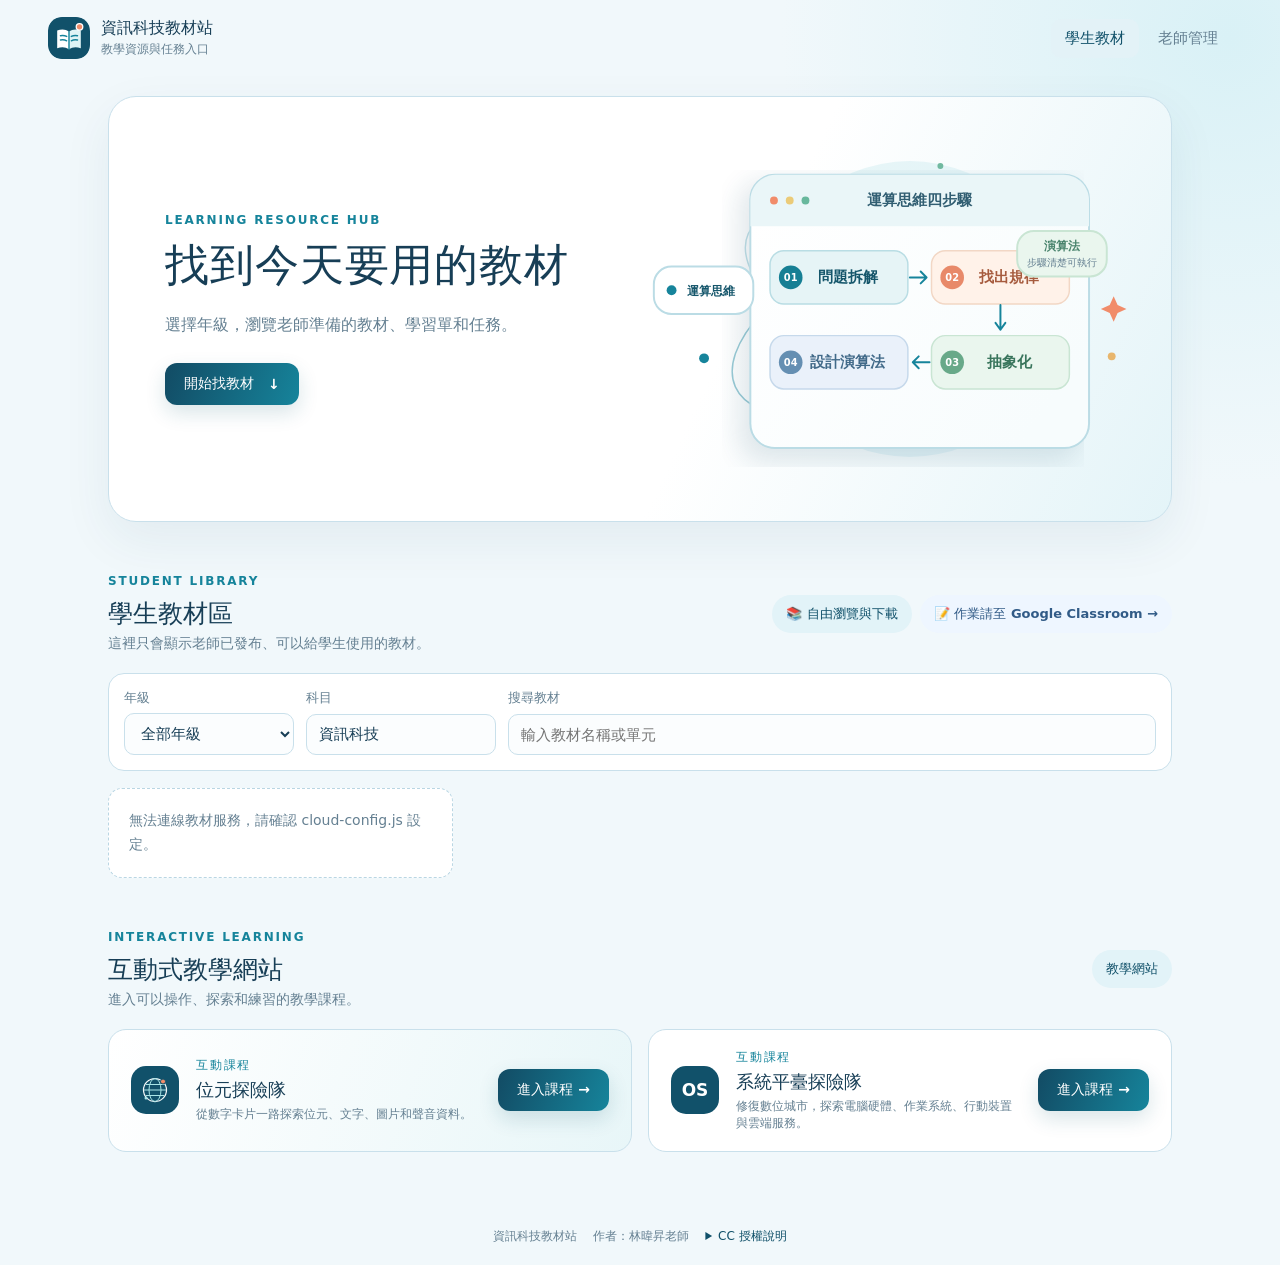
==== index.html @ 1bd77d97 "Add files via upload" ====
<!doctype html>
<html lang="zh-Hant">
<head>
  <meta charset="utf-8">
  <meta name="viewport" content="width=device-width, initial-scale=1">
  <meta name="theme-color" content="#f1f8fb">
  <title>資訊科技教材站</title>
  <link rel="icon" href="./favicon.ico">
  <link rel="stylesheet" href="./portal.css?v=20261117-portal-v8">
  <link rel="stylesheet" href="./portal-overrides.css?v=20261117-portal-v6">
</head>
<body>
  <header class="site-header">
    <a class="brand" href="./" aria-label="教材首頁"><span class="brand-mark"><img src="./images/portal-mark.svg" alt=""></span><span><b>資訊科技教材站</b><small>教學資源與任務入口</small></span></a>
    <nav aria-label="主要選單"><button class="nav-tab active" data-view="student">學生教材</button><button class="nav-tab" data-view="teacher">老師管理</button></nav>
  </header>

  <main>
    <section class="hero">
      <div><p class="eyebrow">LEARNING RESOURCE HUB</p><h1>找到今天要用的教材</h1><p>選擇年級，瀏覽老師準備的教材、學習單和任務。</p><div class="hero-actions"><button class="primary" data-jump-student>開始找教材 <span>↓</span></button></div></div>
      <div class="hero-art" aria-hidden="true"><img class="hero-illustration" src="./images/portal-hero.svg?v=20261117-it-v4" alt=""></div>
    </section>

    <section id="student-view" class="view-section">
      <div class="section-heading"><div><p class="eyebrow">STUDENT LIBRARY</p><h2>學生教材區</h2><p>這裡只會顯示老師已發布、可以給學生使用的教材。</p></div><div class="section-badges"><span class="section-badge">📚 自由瀏覽與下載</span><a class="section-badge classroom-link" href="https://classroom.google.com/">📝 作業請至 Google Classroom →</a></div></div>
      <div class="filter-bar">
        <label>年級<select id="grade-filter"><option value="all">全部年級</option><option value="7">七年級</option><option value="8">八年級</option><option value="9">九年級</option></select></label>
        <label>科目<input value="資訊科技" readonly></label>
        <label class="search-field">搜尋教材<input id="search-filter" type="search" placeholder="輸入教材名稱或單元"></label>
      </div>
      <div id="material-list" class="material-grid" aria-live="polite"><div class="empty-state">正在載入教材…</div></div>
    </section>

    <section id="teacher-view" class="view-section teacher-view" hidden>
      <div class="section-heading"><div><p class="eyebrow">TEACHER WORKSPACE</p><h2>老師教材管理</h2><p>老師登入後可以上傳、修改、下載或刪除教材。</p></div><span class="section-badge teacher-badge">🔐 老師專用</span></div>
      <div id="teacher-root"><div class="empty-state">請使用老師帳號登入，管理教材。</div></div>
    </section>

    <section class="view-section interactive-courses" id="interactive-courses">
      <div class="section-heading"><div><p class="eyebrow">INTERACTIVE LEARNING</p><h2>互動式教學網站</h2><p>進入可以操作、探索和練習的教學課程。</p></div><span class="section-badge">教學網站</span></div>
      <div class="interactive-course-grid">
        <article class="featured-course"><div class="course-symbol"><img src="./images/course-mark.svg" alt=""></div><div><p class="eyebrow">互動課程</p><h2>位元探險隊</h2><p>從數字卡片一路探索位元、文字、圖片和聲音資料。</p></div><a class="primary" href="./interactive-courses/bit-explorers/">進入課程 →</a></article>
        <article class="featured-course"><div class="course-symbol platform-symbol" aria-hidden="true">OS</div><div><p class="eyebrow">互動課程</p><h2>系統平臺探險隊</h2><p>修復數位城市，探索電腦硬體、作業系統、行動裝置與雲端服務。</p></div><a class="primary" href="./interactive-courses/system-platforms/">進入課程 →</a></article>
      </div>
    </section>
  </main>

  <footer><span>資訊科技教材站</span><span>作者：林暐昇老師</span><details><summary>CC 授權說明</summary><a href="./LICENSE-CONTENT.md">查看 CC BY-NC-SA 4.0 授權</a></details></footer>
  <script type="module" src="./portal.js?v=20261117-portal-v7"></script>
</body>
</html>
---- portal.css ----
:root{font-family:system-ui,-apple-system,"Noto Sans TC",sans-serif;color:#173e56;background:#f1f8fb;font-synthesis:none;--ink:#173e56;--muted:#658092;--line:#c9e0eb;--teal:#16849b;--teal-dark:#11516a;--mint:#e6f5ee;--coral:#f18c6a;--paper:#fff;--soft:#edf6fa;--shadow:0 18px 50px #17496212}*{box-sizing:border-box}body{margin:0;min-width:320px;background:radial-gradient(ellipse at 96% 3%,#d9f1f6 0,transparent 28rem),#f1f8fb;color:var(--ink)}button,input,select,textarea{font:inherit}button,a{touch-action:manipulation}a{color:inherit}.site-header{height:76px;max-width:1240px;margin:auto;padding:0 28px;display:flex;align-items:center;gap:30px}.brand{display:flex;align-items:center;gap:11px;text-decoration:none}.brand-mark{display:grid;place-items:center;width:42px;height:42px;border-radius:14px;background:var(--teal-dark);color:#fff;font-weight:800}.brand b,.brand small{display:block}.brand b{font-size:15px}.brand small{margin-top:2px;color:var(--muted);font-size:11px}.site-header nav{display:flex;gap:5px;margin-left:auto}.nav-tab{padding:10px 14px;border:0;border-radius:10px;background:transparent;color:var(--muted);cursor:pointer}.nav-tab:hover,.nav-tab.active{background:#e3f2f7;color:var(--teal-dark);font-weight:700}.course-link,.quiet-link{text-decoration:none;color:var(--teal-dark);font-size:13px;font-weight:700}.course-link{padding:10px 14px;background:#fff;border:1px solid var(--line);border-radius:11px}.course-link:hover,.quiet-link:hover{color:var(--teal)}main{max-width:1120px;margin:auto;padding:20px 28px 56px}.hero{position:relative;isolation:isolate;display:grid;grid-template-columns:1.25fr .75fr;min-height:310px;align-items:center;overflow:hidden;padding:42px 56px;border:1px solid var(--line);border-radius:28px;background:linear-gradient(115deg,#fff 0%,#fff 58%,#e4f4f8 100%);box-shadow:var(--shadow)}.eyebrow{margin:0 0 9px;color:var(--teal);font-size:10px;font-weight:800;letter-spacing:.15em}.hero h1{margin:0;font-size:clamp(30px,4vw,44px);letter-spacing:.02em}.hero p:not(.eyebrow){max-width:475px;line-height:1.8;color:var(--muted)}.hero-actions{display:flex;align-items:center;gap:22px;margin-top:24px}.primary{display:inline-flex;justify-content:center;align-items:center;gap:14px;padding:12px 19px;border:0;border-radius:12px;background:linear-gradient(110deg,#124b64,#16849b);box-shadow:0 8px 20px #145b7029;color:#fff;text-decoration:none;font-size:14px;font-weight:750;cursor:pointer}.primary:hover{filter:brightness(1.06);transform:translateY(-1px)}.hero-art{position:relative;min-height:230px}.orbit{position:absolute;border:1px solid #9bcbd8;border-radius:50%;transform:rotate(-22deg)}.orbit-one{inset:16px 0 8px 4px}.orbit-two{inset:35px 14px 28px 24px;transform:rotate(30deg)}.planet{position:absolute;display:grid;place-items:center;border-radius:50%;box-shadow:0 8px 20px #13496220;font-size:19px;font-weight:800}.planet-a{width:54px;height:54px;left:17%;top:19%;background:#dff3f4;color:#197d8f}.planet-b{width:68px;height:68px;right:12%;top:29%;background:#fff0e7;color:#c9694d}.planet-c{width:45px;height:45px;left:38%;bottom:7%;background:#e6f3e6;color:#408367}.book{position:absolute;display:grid;place-items:center;width:82px;height:67px;left:43%;top:40%;border:2px solid #8bbdcc;border-radius:14px;background:#fff;color:#16849b;font-size:35px;box-shadow:0 10px 22px #17496218}.star{position:absolute;color:var(--coral);font-size:24px}.star-a{right:8%;top:13%}.star-b{left:7%;bottom:24%;color:#48a1b4}.view-section{margin-top:52px;scroll-margin-top:20px}.section-heading{display:flex;align-items:center;justify-content:space-between;gap:18px;margin-bottom:20px}.section-heading h2{margin:0 0 5px;font-size:25px}.section-heading p:not(.eyebrow){margin:0;color:var(--muted);font-size:13px}.section-badge{flex:none;padding:10px 14px;border-radius:99px;background:#e2f3f8;color:var(--teal-dark);font-size:12px;font-weight:700}.teacher-badge{background:#fbefe7;color:#a55c40}.filter-bar{display:grid;grid-template-columns:170px 190px 1fr;gap:12px;padding:15px;border:1px solid var(--line);border-radius:16px;background:#fff}.filter-bar label,.form-grid label,.login-form label{display:grid;gap:6px;color:var(--muted);font-size:12px;font-weight:700}.filter-bar input,.filter-bar select,.form-grid input,.form-grid select,.form-grid textarea,.login-form input{width:100%;min-width:0;padding:10px 12px;border:1px solid var(--line);border-radius:10px;outline:none;background:#fbfdfe;color:var(--ink)}.filter-bar input:focus,.filter-bar select:focus,.form-grid input:focus,.form-grid select:focus,.form-grid textarea:focus,.login-form input:focus{border-color:#4b9eb2;box-shadow:0 0 0 3px #16849b1c}.material-grid{display:grid;grid-template-columns:repeat(3,minmax(0,1fr));gap:15px;margin-top:17px}.material-card{display:flex;flex-direction:column;min-height:190px;padding:19px;border:1px solid var(--line);border-radius:17px;background:#fff;box-shadow:0 8px 24px #17496208;transition:transform .15s,box-shadow .15s}.material-card:hover{transform:translateY(-2px);box-shadow:var(--shadow)}.card-top{display:flex;justify-content:space-between;align-items:center;gap:10px}.file-type,.grade-chip{padding:5px 9px;border-radius:99px;background:#e8f5f8;color:var(--teal-dark);font-size:10px;font-weight:750}.file-type{background:#f2f4ff;color:#6264a3}.material-card h3{margin:15px 0 5px;font-size:17px;overflow-wrap:anywhere}.material-card .unit{margin:0;color:var(--teal);font-size:12px;font-weight:700}.material-card .description{margin:8px 0 18px;color:var(--muted);font-size:12px;line-height:1.65}.card-bottom{display:flex;align-items:center;justify-content:space-between;gap:10px;margin-top:auto}.subject-label{color:var(--muted);font-size:11px}.download-btn,.small-btn{display:inline-flex;align-items:center;justify-content:center;padding:8px 11px;border:1px solid var(--line);border-radius:9px;background:#fff;color:var(--teal-dark);text-decoration:none;font-size:12px;font-weight:750;cursor:pointer}.download-btn:hover,.small-btn:hover{border-color:var(--teal);background:#eef8fa}.empty-state,.message{padding:20px;border:1px dashed #b9d6e3;border-radius:14px;background:#fff;color:var(--muted);font-size:13px;line-height:1.7}.material-grid .empty-state{grid-column:1/-1}.teacher-view{padding:25px;border:1px solid var(--line);border-radius:22px;background:#ffffffc9}.teacher-login{max-width:460px;padding:23px;border:1px solid var(--line);border-radius:16px;background:#fff}.teacher-login h3{margin:0 0 7px}.teacher-login p{color:var(--muted);font-size:13px;line-height:1.7}.login-form{display:grid;gap:13px}.form-error{min-height:20px;margin:0;color:#b13d3d;font-size:12px}.teacher-bar{display:flex;align-items:center;justify-content:space-between;gap:12px;flex-wrap:wrap;margin:5px 0 18px;padding:13px 16px;border-radius:13px;background:#edf6fa}.teacher-bar p{margin:0;font-size:13px;font-weight:700}.form-panel{margin:15px 0 23px;padding:20px;border:1px solid var(--line);border-radius:16px;background:#fff}.form-panel h3{margin:0 0 16px}.form-grid{display:grid;grid-template-columns:repeat(2,minmax(0,1fr));gap:13px}.form-grid .wide{grid-column:1/-1}.form-grid textarea{min-height:76px;resize:vertical}.form-actions{display:flex;flex-wrap:wrap;gap:9px;margin-top:14px}.secondary-btn,.danger-btn{padding:10px 14px;border:1px solid var(--line);border-radius:10px;background:#fff;color:var(--ink);font-weight:700;cursor:pointer}.danger-btn{border-color:#e5b6b2;background:#fff5f4;color:#a23e3a}.teacher-table-wrap{overflow:auto;border:1px solid var(--line);border-radius:14px;background:#fff}.teacher-table{width:100%;border-collapse:collapse;min-width:760px;font-size:12px}.teacher-table th,.teacher-table td{padding:12px;border-bottom:1px solid var(--line);text-align:left;vertical-align:middle}.teacher-table th{background:#eaf5f8;color:var(--muted);font-size:11px}.teacher-table tr:last-child td{border-bottom:0}.table-actions{display:flex;gap:6px}.table-actions button{padding:6px 8px;font-size:11px}.private-chip{color:#965d31}.featured-course{display:flex;align-items:center;gap:17px;margin-top:44px;padding:19px 22px;border:1px solid var(--line);border-radius:18px;background:linear-gradient(110deg,#fff,#e8f6f8)}.course-symbol{display:grid;place-items:center;flex:none;width:48px;height:48px;border-radius:15px;background:var(--teal-dark);color:#fff;font-weight:800}.featured-course .eyebrow{margin-bottom:4px}.featured-course h2{margin:0;font-size:18px}.featured-course p:not(.eyebrow){margin:4px 0 0;color:var(--muted);font-size:12px}.featured-course .primary{margin-left:auto;white-space:nowrap}footer{display:flex;justify-content:center;align-items:center;gap:16px;padding:20px;color:var(--muted);font-size:11px}footer details summary{cursor:pointer;color:var(--teal-dark)}footer details a{display:block;margin-top:7px}.hidden{display:none!important}@media(max-width:760px){.site-header{height:auto;min-height:68px;flex-wrap:wrap;gap:10px;padding:11px 16px}.brand{margin-right:auto}.site-header nav{order:3;width:100%;margin:0}.nav-tab{flex:1}.course-link{font-size:11px;padding:8px}.hero{grid-template-columns:1fr;min-height:0;padding:29px 24px}.hero-art{min-height:170px;margin-top:12px}.orbit-one{inset:3px 12% 0}.orbit-two{inset:18px 18% 8px}.planet-a{left:25%;top:10%}.planet-b{right:23%;top:19%}.planet-c{left:43%;bottom:2%}.book{left:45%;top:34%}.hero h1{font-size:32px}main{padding:12px 16px 38px}.view-section{margin-top:36px}.section-heading{align-items:flex-start}.section-badge{font-size:10px;padding:8px 10px}.filter-bar{grid-template-columns:1fr 1fr}.search-field{grid-column:1/-1}.material-grid{grid-template-columns:repeat(2,minmax(0,1fr))}.featured-course{align-items:flex-start;flex-wrap:wrap}.featured-course .primary{margin-left:65px}}@media(max-width:480px){.material-grid{grid-template-columns:1fr}.section-heading{display:block}.section-badge{display:inline-flex;margin-top:12px}.form-grid{grid-template-columns:1fr}.form-grid .wide{grid-column:auto}.teacher-view{padding:17px}.hero-actions{align-items:flex-start;flex-direction:column;gap:14px}.featured-course .primary{margin-left:0;width:100%}}
.material-group{padding:0;overflow:hidden}.material-group summary{display:block;list-style:none;cursor:pointer;padding:19px}.material-group summary::-webkit-details-marker{display:none}.material-group[open]{border-color:#9ccbd8}.material-group[open] summary{background:#f5fbfd;border-bottom:1px solid var(--line)}.material-group summary h3{margin-top:15px}.group-open{display:inline-block;margin-top:2px;color:var(--teal);font-size:13px;font-weight:750}.group-files{padding:8px 15px 13px}.group-file{display:flex;align-items:center;justify-content:space-between;gap:12px;padding:12px 4px;border-bottom:1px solid #e7f0f4}.group-file:last-child{border-bottom:0}.group-file>span{min-width:0;overflow-wrap:anywhere}.group-file b{display:block;font-size:14px}.group-file small{display:block;margin-top:4px;color:var(--muted);font-size:12px}.file-queue{margin-top:10px}.queued-files{margin:0;padding:0;list-style:none;border:1px solid var(--line);border-radius:10px;background:#f8fcfd}.queued-files li{display:flex;justify-content:space-between;align-items:center;gap:10px;padding:8px 10px;border-bottom:1px solid #e4eef2;font-size:13px}.queued-files li:last-child{border-bottom:0}.queued-files li span{min-width:0;overflow-wrap:anywhere}.queued-files small{color:var(--muted)}body{font-size:17px}.brand b{font-size:16px}.brand small,.eyebrow{font-size:12px}.course-link,.quiet-link{font-size:14px}.nav-tab{font-size:15px}.hero p:not(.eyebrow){font-size:16px}.section-heading p:not(.eyebrow){font-size:14px}.section-badge{font-size:13px}.filter-bar label,.form-grid label,.login-form label{font-size:13px}.filter-bar input,.filter-bar select,.form-grid input,.form-grid select,.form-grid textarea,.login-form input{font-size:15px}.material-card h3{font-size:19px}.material-card .unit{font-size:13px}.material-card .description,.teacher-login p,.empty-state,.message{font-size:14px}.grade-chip,.file-type{font-size:12px}.subject-label,.material-card .subject-label{font-size:12px}.download-btn,.small-btn{font-size:13px}.teacher-table{font-size:13px}.teacher-table th{font-size:12px}.table-actions button{font-size:12px}.teacher-bar p{font-size:14px}.form-error{font-size:13px}footer{font-size:12px}
/* Student attachment previews */
.group-file-info{flex:1;min-width:0}.group-file-actions{display:flex;align-items:center;gap:8px;flex-shrink:0}.preview-btn{display:inline-flex;align-items:center;justify-content:center;padding:8px 12px;border:1px solid var(--line);border-radius:10px;color:var(--teal);font-weight:700;text-decoration:none;background:#fff}.preview-btn:hover{background:#edf8fb}.image-preview{position:relative;display:block;width:128px;height:88px;flex-shrink:0;overflow:hidden;border:1px solid var(--line);border-radius:10px;background:#eef7fa}.image-preview img{width:100%;height:100%;object-fit:cover;display:block}.image-preview span{position:absolute;inset:auto 0 0;padding:3px 6px;text-align:center;color:#fff;background:#123e55c9;font-size:11px}.group-file.has-image-preview{align-items:center}.group-file.has-image-preview .group-file-info{align-self:center}@media(max-width:600px){.group-file.has-image-preview{align-items:flex-start;flex-wrap:wrap}.image-preview{width:100%;height:170px}.group-file-actions{margin-left:auto}}
.group-file.has-image-preview{display:grid;grid-template-columns:160px minmax(0,1fr) auto;align-items:center;gap:12px}.image-preview-card{min-width:0}.image-preview-card .image-preview{width:100%;height:108px;padding:0;cursor:zoom-in}.image-file-name{display:block;margin-top:7px;font-size:13px;line-height:1.45;overflow-wrap:anywhere;color:var(--ink,#153f55)}.image-preview-card .image-preview span{pointer-events:none}.group-file-actions .preview-btn{font:inherit;cursor:pointer}.image-preview-dialog{position:fixed;inset:50% auto auto 50%;transform:translate(-50%,-50%);width:max-content;max-width:min(94vw,1100px);max-height:94vh;box-sizing:border-box;padding:18px;border:1px solid var(--line);border-radius:18px;background:#fff;box-shadow:0 20px 70px #123e5540;color:var(--ink,#153f55)}.image-preview-dialog::backdrop{background:#0b2937b8;backdrop-filter:blur(3px)}.image-preview-dialog img{display:block;max-width:calc(94vw - 40px);max-height:78vh;object-fit:contain;margin:10px auto 0}.image-preview-dialog p{margin:12px 44px 2px 2px;overflow-wrap:anywhere;font-size:15px;font-weight:700}.image-preview-close{display:block;margin-left:auto;padding:8px 12px;border:1px solid var(--line);border-radius:10px;background:#f4fafc;color:var(--ink,#153f55);cursor:pointer}@media(max-width:600px){.group-file.has-image-preview{grid-template-columns:minmax(0,1fr) auto;align-items:start}.image-preview-card{grid-column:1/-1;width:min(100%,320px)}.image-preview-card .image-preview{height:180px}.group-file-info{grid-column:1;grid-row:2}.group-file-actions{grid-column:2;grid-row:2;flex-wrap:wrap}.image-preview-dialog{padding:12px}}
.group-file,.group-file.has-image-preview{display:grid;grid-template-columns:minmax(0,1fr) 88px;align-items:center;gap:12px}.group-file-info,.image-preview-card{grid-column:1;grid-row:1;min-width:0}.group-file-actions{grid-column:2;grid-row:1;justify-content:flex-end;width:88px;box-sizing:border-box}.group-file-actions .download-btn{display:inline-flex;align-items:center;justify-content:center;min-width:62px;box-sizing:border-box;text-align:center}.image-preview-card{width:min(100%,210px)}.image-preview-card .image-preview{height:108px}@media(max-width:600px){.group-file,.group-file.has-image-preview{grid-template-columns:minmax(0,1fr) 76px;align-items:center;gap:8px}.group-file-info,.image-preview-card{grid-column:1;grid-row:1;width:min(100%,210px)}.group-file-actions{grid-column:2;grid-row:1;width:76px;flex-wrap:nowrap;margin:0}.image-preview-card .image-preview{height:108px}}
---- portal-overrides.css ----
.checkbox-field{display:flex!important;align-items:center;justify-content:flex-start;gap:9px;width:max-content;max-width:100%;color:var(--muted);font-size:13px}.checkbox-field input{width:17px;height:17px;margin:0;accent-color:var(--teal)}
@media(max-width:600px){footer{flex-wrap:wrap}}
.section-badges{display:flex;flex-wrap:wrap;justify-content:flex-end;gap:8px}.classroom-link{text-decoration:none;background:#eef6ff;color:#315b87}.classroom-link:hover{background:#deedff}
.brand-mark{padding:0;overflow:hidden;background:transparent}.brand-mark img{display:block;width:100%;height:100%}.course-symbol{overflow:hidden}.course-symbol img{width:32px;height:32px;display:block}.hero-art{display:grid;place-items:center;min-height:300px;margin-right:-40px}.hero-illustration{display:block;width:125%;max-width:520px;height:auto;max-height:320px;object-fit:contain}.interactive-course-grid{display:grid;grid-template-columns:repeat(auto-fit,minmax(min(100%,430px),1fr));gap:16px}.interactive-course-grid .featured-course{margin-top:0;min-width:0}.interactive-course-grid .featured-course:nth-child(n+2){background:#fff}@media(max-width:760px){.hero-art{min-height:230px;margin:8px 0 0}.hero-illustration{width:min(100%,430px);max-height:260px}.interactive-course-grid{grid-template-columns:1fr}}
.hero{grid-template-columns:1.05fr .95fr;min-height:390px;padding-right:42px}.hero-art{min-height:340px;width:100%;margin-right:0;overflow:visible}.hero-illustration{width:112%;max-width:560px;max-height:350px}@media(max-width:760px){.hero{grid-template-columns:1fr;min-height:0}.hero-art{min-height:270px;margin:12px 0 0}.hero-illustration{width:min(100%,440px);max-height:300px}}
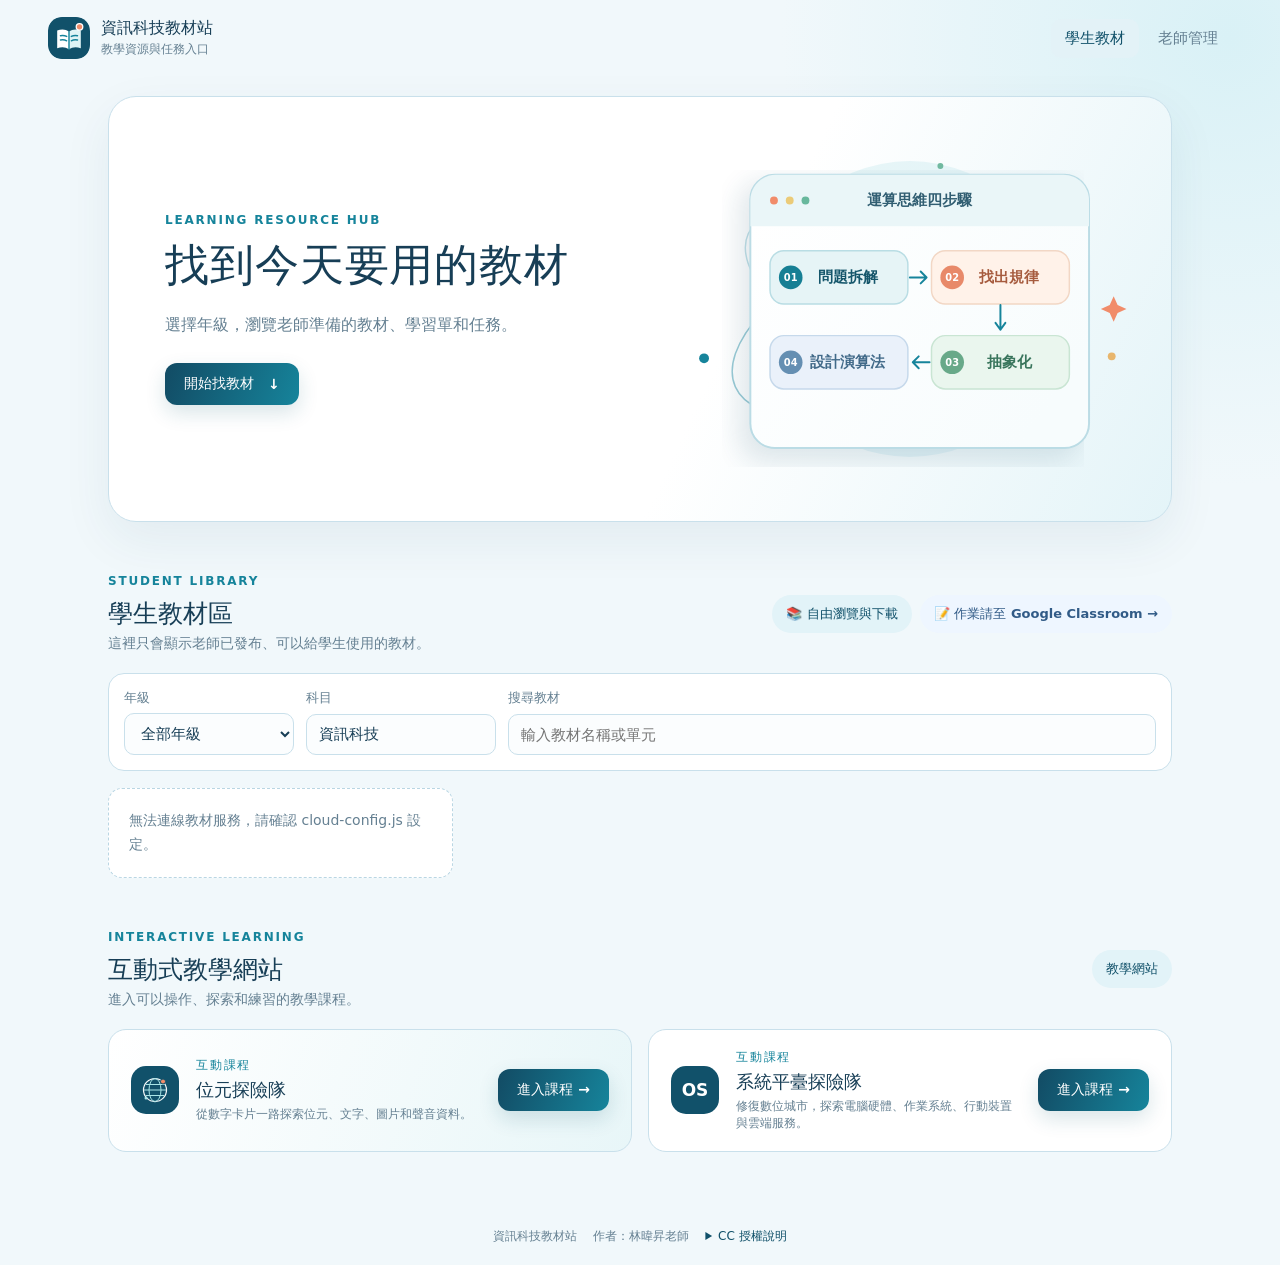
==== commit 28ba21d7: "Add files via upload" ====
--- a/index.html
+++ b/index.html
@@ -18,7 +18,7 @@
   <main>
     <section class="hero">
       <div><p class="eyebrow">LEARNING RESOURCE HUB</p><h1>找到今天要用的教材</h1><p>選擇年級，瀏覽老師準備的教材、學習單和任務。</p><div class="hero-actions"><button class="primary" data-jump-student>開始找教材 <span>↓</span></button></div></div>
-      <div class="hero-art" aria-hidden="true"><img class="hero-illustration" src="./images/portal-hero.svg?v=20261117-it-v4" alt=""></div>
+      <div class="hero-art" aria-hidden="true"><img class="hero-illustration" src="./images/portal-hero.svg?v=20261117-it-v5" alt=""></div>
     </section>
 
     <section id="student-view" class="view-section">
